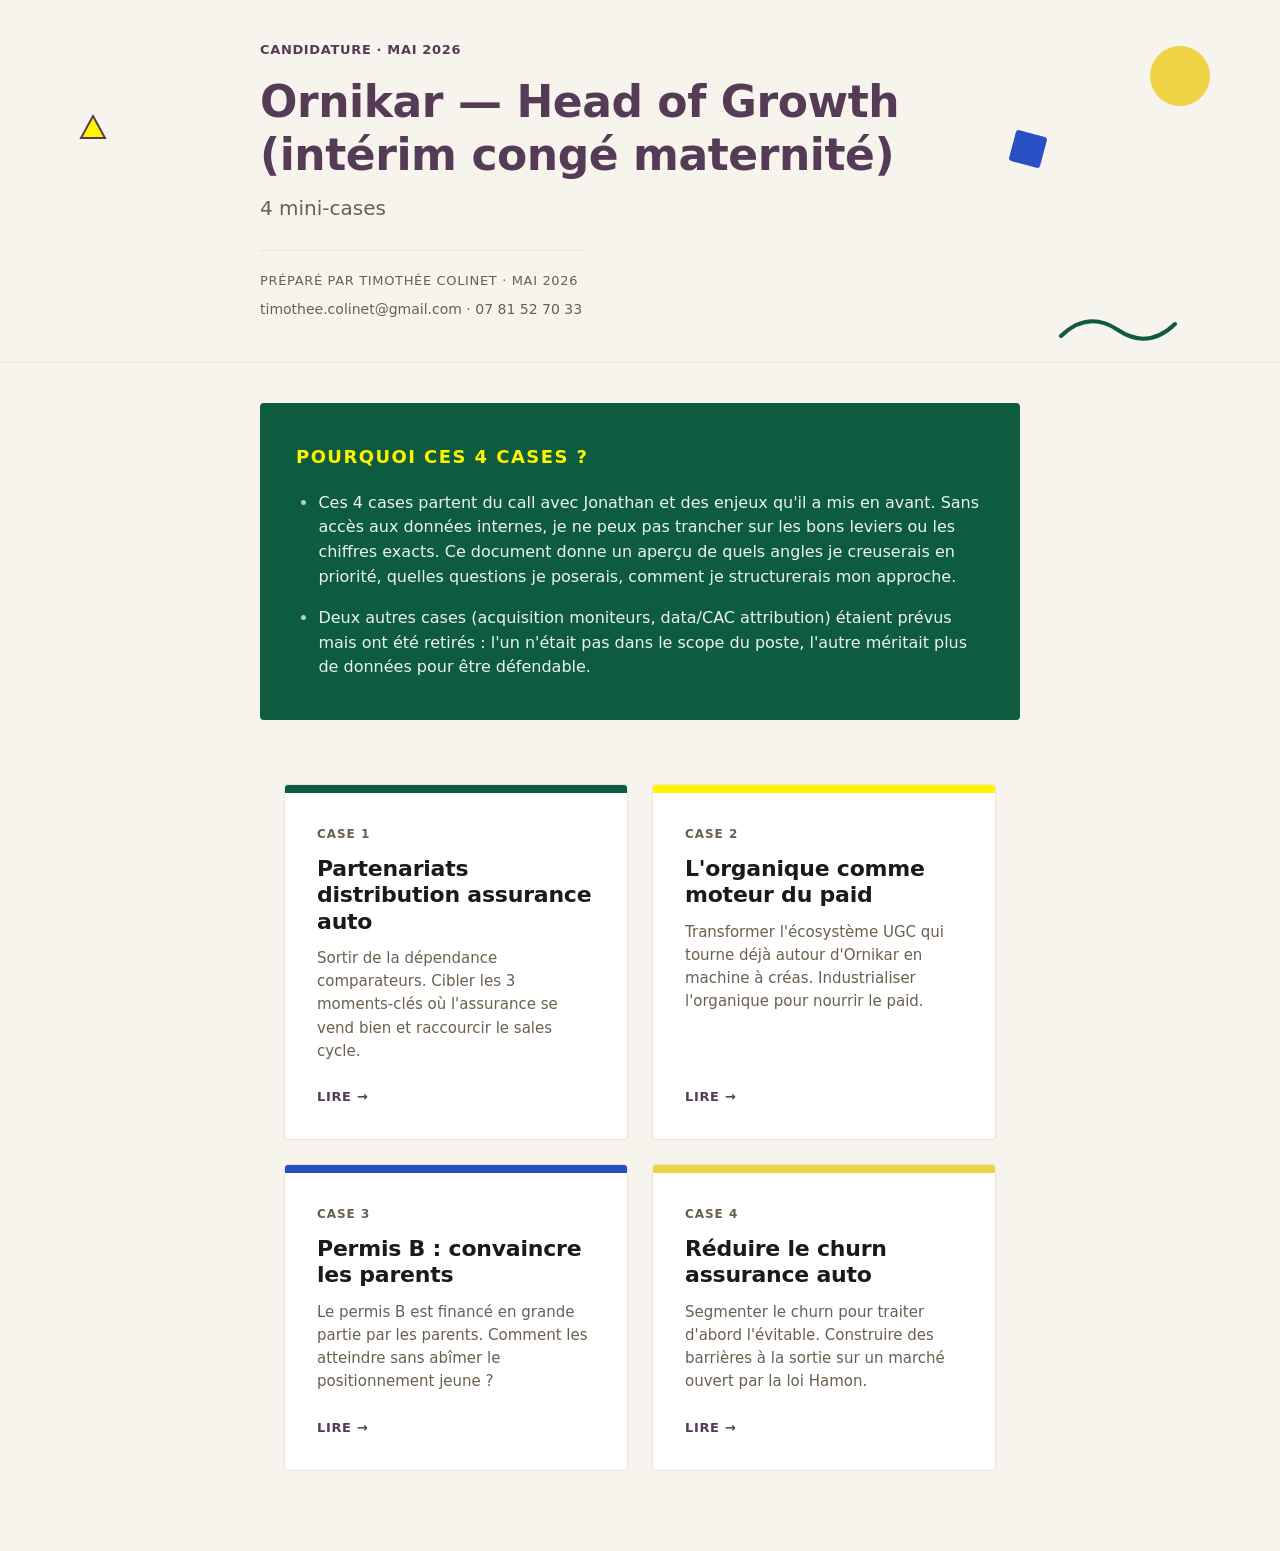
==== index.html @ adab4817 "Add full name + email + phone in the cover author block The 'Préparé par' line keeps uppercase styli" ====
<!doctype html>
<html lang="fr">
<head>
<meta charset="utf-8" />
<meta name="viewport" content="width=device-width, initial-scale=1" />
<title>Ornikar — Head of Growth · 4 mini-cases</title>
<meta name="description" content="4 mini-cases stratégiques préparés pour Ornikar — Head of Growth." />
<link rel="stylesheet" href="styles.css" />
</head>
<body>

<header class="cover-hero">
  <svg class="deco deco-1" width="72" height="72" viewBox="0 0 72 72" aria-hidden="true">
    <circle cx="36" cy="36" r="30" fill="#EFD346" />
  </svg>
  <svg class="deco deco-2" width="120" height="40" viewBox="0 0 120 40" aria-hidden="true">
    <path d="M3 30 Q 30 4 60 24 T 117 18" stroke="#0E5C3F" stroke-width="4" fill="none" stroke-linecap="round" />
  </svg>
  <svg class="deco deco-3" width="44" height="44" viewBox="0 0 44 44" aria-hidden="true">
    <rect x="6" y="6" width="32" height="32" fill="#2850C4" rx="3" transform="rotate(15 22 22)" />
  </svg>
  <svg class="deco deco-4" width="32" height="32" viewBox="0 0 32 32" aria-hidden="true">
    <polygon points="16,4 28,26 4,26" fill="#FFF500" stroke="#563b56" stroke-width="2" />
  </svg>

  <div class="cover-hero-inner">
    <div class="cover-eyebrow">Candidature · Mai 2026</div>
    <h1>Ornikar — Head of Growth (intérim congé maternité)</h1>
    <p class="cover-subtitle">4 mini-cases</p>
    <div class="cover-author">
      Préparé par Timothée Colinet · Mai 2026
      <span class="cover-contact">
        <a href="mailto:timothee.colinet@gmail.com">timothee.colinet@gmail.com</a> · <a href="tel:+33781527033">07 81 52 70 33</a>
      </span>
    </div>
  </div>
</header>

<section class="tldr-block">
  <span class="tldr-eyebrow">Pourquoi ces 4 cases ?</span>
  <ul>
    <li>Ces 4 cases partent du call avec Jonathan et des enjeux qu'il a mis en avant. Sans accès aux données internes, je ne peux pas trancher sur les bons leviers ou les chiffres exacts. Ce document donne un aperçu de quels angles je creuserais en priorité, quelles questions je poserais, comment je structurerais mon approche.</li>
    <li>Deux autres cases (acquisition moniteurs, data/CAC attribution) étaient prévus mais ont été retirés : l'un n'était pas dans le scope du poste, l'autre méritait plus de données pour être défendable.</li>
  </ul>
</section>

<div class="case-grid">
  <a href="case-1.html" class="case-card" style="--stripe: #0E5C3F">
    <div class="case-card-num">Case 1</div>
    <h3>Partenariats distribution assurance auto</h3>
    <p>Sortir de la dépendance comparateurs. Cibler les 3 moments-clés où l'assurance se vend bien et raccourcir le sales cycle.</p>
    <div class="arrow">Lire →</div>
  </a>

  <a href="case-2.html" class="case-card" style="--stripe: #FFF500">
    <div class="case-card-num">Case 2</div>
    <h3>L'organique comme moteur du paid</h3>
    <p>Transformer l'écosystème UGC qui tourne déjà autour d'Ornikar en machine à créas. Industrialiser l'organique pour nourrir le paid.</p>
    <div class="arrow">Lire →</div>
  </a>

  <a href="case-3.html" class="case-card" style="--stripe: #2850C4">
    <div class="case-card-num">Case 3</div>
    <h3>Permis B : convaincre les parents</h3>
    <p>Le permis B est financé en grande partie par les parents. Comment les atteindre sans abîmer le positionnement jeune ?</p>
    <div class="arrow">Lire →</div>
  </a>

  <a href="case-4.html" class="case-card" style="--stripe: #EFD346">
    <div class="case-card-num">Case 4</div>
    <h3>Réduire le churn assurance auto</h3>
    <p>Segmenter le churn pour traiter d'abord l'évitable. Construire des barrières à la sortie sur un marché ouvert par la loi Hamon.</p>
    <div class="arrow">Lire →</div>
  </a>
</div>

</body>
</html>
---- styles.css ----
:root {
  --bg: #f7f4ee;
  --bg-alt: #f1ece4;
  --card: #ffffff;
  --primary: #563b56;
  --primary-hover: #452f45;
  --text: #1a1a1a;
  --muted: #6b5f4f;
  --border: #eae3d6;

  --green-forest: #0E5C3F;
  --green-apple: #DEF985;
  --yellow-lightning: #FFF500;
  --yellow-sun: #EFD346;
  --blue-electric: #2850C4;

  --shadow: 0 1px 2px rgba(86, 59, 86, 0.04), 0 4px 16px rgba(86, 59, 86, 0.05);
}

* { box-sizing: border-box; }

html { scroll-behavior: smooth; }

body {
  margin: 0;
  background: var(--bg);
  color: var(--text);
  font-family: system-ui, -apple-system, "Inter", "Segoe UI", Roboto, sans-serif;
  font-size: 16px;
  line-height: 1.55;
  font-weight: 400;
  -webkit-font-smoothing: antialiased;
  text-rendering: optimizeLegibility;
}

h1, h2, h3, h4 {
  line-height: 1.2;
  font-weight: 700;
  color: var(--text);
  margin: 0 0 1rem;
  letter-spacing: -0.01em;
}

h1 { font-size: 38px; }
h2 { font-size: 30px; }
h3 { font-size: 24px; color: var(--primary); margin-top: 2rem; }
h4 { font-size: 20px; color: var(--primary); margin-top: 2rem; }

p { margin: 0 0 0.75rem; }

a { color: var(--primary); text-decoration: underline; text-underline-offset: 2px; }
a:hover { color: var(--primary-hover); }

strong { color: var(--primary); font-weight: 700; }

ul, ol { margin: 0 0 1rem; padding-left: 1.25rem; }
li { margin-bottom: 0.4rem; line-height: 1.4; }
li::marker { color: var(--primary); }

blockquote {
  margin: 0 0 1.25rem;
  padding: 0.4rem 0 0.4rem 1.25rem;
  border-left: 3px solid var(--primary);
  color: var(--muted);
  font-style: italic;
}

/* ---------- Cover hero ---------- */
.cover-hero {
  position: relative;
  padding: 2.5rem 1.5rem 2.5rem;
  background: var(--bg);
  border-bottom: 1px solid var(--border);
  overflow: hidden;
}
.cover-hero-inner {
  max-width: 760px;
  margin: 0 auto;
  position: relative;
  z-index: 1;
}
.cover-eyebrow {
  font-size: 13px;
  font-weight: 600;
  letter-spacing: 0.05em;
  text-transform: uppercase;
  color: var(--primary);
  margin-bottom: 1rem;
}
.cover-hero h1 {
  font-size: 44px;
  color: var(--primary);
  margin-bottom: 0.75rem;
}
.cover-subtitle {
  font-size: 20px;
  color: var(--muted);
  margin-bottom: 1.75rem;
  line-height: 1.4;
}
.cover-author {
  font-size: 13px;
  letter-spacing: 0.05em;
  color: var(--muted);
  text-transform: uppercase;
  border-top: 1px solid var(--border);
  padding-top: 1.25rem;
  display: inline-block;
}
.cover-contact {
  display: block;
  text-transform: none;
  letter-spacing: 0;
  font-size: 14px;
  margin-top: 0.5rem;
}
.cover-contact a {
  color: var(--muted);
  text-decoration: none;
}
.cover-contact a:hover { color: var(--primary); text-decoration: underline; }

/* Decorative SVGs around the hero */
.deco {
  position: absolute;
  pointer-events: none;
  z-index: 0;
}
.deco-1 { top: 2.5rem; right: 4rem; }
.deco-2 { bottom: 1rem; right: 8%; }
.deco-3 { top: 35%; right: 18%; }
.deco-4 { top: 7rem; left: 6%; }

/* ---------- TLDR Forest Green block ---------- */
.tldr-block {
  background: var(--green-forest);
  color: #fff;
  border-radius: 4px;
  padding: 2.5rem 2.25rem;
  margin: 2.5rem auto 4rem;
  max-width: 760px;
}
.tldr-block .tldr-eyebrow {
  display: block;
  font-size: 18px;
  font-weight: 700;
  letter-spacing: 0.08em;
  text-transform: uppercase;
  color: var(--yellow-lightning);
  margin-bottom: 1.25rem;
}
.tldr-block h2 {
  color: #fff;
  font-size: 28px;
  margin-bottom: 1rem;
}
.tldr-block p {
  color: rgba(255, 255, 255, 0.92);
  margin-bottom: 0;
}
.tldr-block ul {
  list-style: disc;
  padding-left: 1.4rem;
  margin: 0;
}
.tldr-block li {
  color: rgba(255, 255, 255, 0.92);
  margin-bottom: 1rem;
  line-height: 1.55;
}
.tldr-block li:last-child { margin-bottom: 0; }
.tldr-block li::marker { color: rgba(255, 255, 255, 0.7); }
.tldr-block strong { color: #fff; }

/* ---------- Cover case grid ---------- */
.case-grid {
  display: grid;
  grid-template-columns: repeat(2, 1fr);
  gap: 1.5rem;
  max-width: 760px;
  margin: 0 auto 5rem;
  padding: 0 1.5rem;
}
.case-card {
  display: flex;
  flex-direction: column;
  background: var(--card);
  border: 1px solid var(--border);
  border-radius: 4px;
  padding: 2.5rem 2rem 2rem;
  text-decoration: none;
  color: var(--text);
  transition: transform 0.18s ease, box-shadow 0.18s ease;
  position: relative;
  overflow: hidden;
}
.case-card::before {
  content: '';
  position: absolute;
  top: 0; left: 0; right: 0;
  height: 8px;
  background: var(--stripe, var(--primary));
}
.case-card:hover {
  transform: translateY(-3px);
  box-shadow: var(--shadow);
}
.case-card-num {
  font-size: 12px;
  font-weight: 600;
  letter-spacing: 0.08em;
  color: var(--muted);
  text-transform: uppercase;
  margin-bottom: 0.75rem;
}
.case-card h3 {
  font-size: 22px;
  color: var(--text);
  margin: 0 0 0.75rem;
}
.case-card p {
  color: var(--muted);
  font-size: 15px;
  margin: 0 0 1.5rem;
  flex: 1;
}
.case-card .arrow {
  font-size: 13px;
  color: var(--primary);
  font-weight: 600;
  letter-spacing: 0.05em;
  text-transform: uppercase;
}

/* ---------- Sticky nav (case pages) ---------- */
nav.sticky {
  position: sticky;
  top: 0;
  z-index: 10;
  background: rgba(247, 244, 238, 0.94);
  backdrop-filter: saturate(140%) blur(8px);
  -webkit-backdrop-filter: saturate(140%) blur(8px);
  border-bottom: 1px solid var(--border);
}
.nav-inner {
  max-width: 760px;
  margin: 0 auto;
  padding: 0 1.5rem;
  display: flex;
  gap: 1.5rem;
  overflow-x: auto;
  -webkit-overflow-scrolling: touch;
  scrollbar-width: none;
}
.nav-inner::-webkit-scrollbar { display: none; }
.nav-inner a {
  flex-shrink: 0;
  padding: 1rem 0;
  font-size: 14px;
  font-weight: 500;
  color: var(--muted);
  text-decoration: none;
  border-bottom: 2px solid transparent;
  white-space: nowrap;
  transition: color 0.15s ease, border-color 0.15s ease;
}
.nav-inner a:hover { color: var(--primary); }
.nav-inner a.active {
  color: var(--primary);
  border-bottom-color: var(--primary);
}

/* ---------- Case page header ---------- */
.case-header {
  max-width: 760px;
  margin: 0 auto;
  padding: 4rem 1.5rem 2.5rem;
}
.pill {
  display: inline-block;
  background: var(--primary);
  color: #fff;
  font-size: 12px;
  font-weight: 600;
  letter-spacing: 0.05em;
  text-transform: uppercase;
  padding: 0.4rem 0.85rem;
  border-radius: 4px;
  margin-bottom: 1.5rem;
}
.badge-new {
  display: inline-block;
  background: #4da00a;
  color: #fff;
  font-size: 11px;
  font-weight: 600;
  letter-spacing: 0.05em;
  text-transform: uppercase;
  padding: 0.2rem 0.5rem;
  border-radius: 4px;
  vertical-align: middle;
  margin-left: 0.4rem;
}
.case-header h1 {
  font-size: 38px;
  margin-bottom: 1.5rem;
  color: var(--text);
}

.lede-quote {
  font-size: 19px;
  color: var(--text);
  line-height: 1.5;
  margin: 0;
  padding: 0.5rem 0 0.5rem 1.25rem;
  border-left: 5px solid var(--green-forest);
}

/* ---------- Per-case lever color ---------- */
body.case-1 { --mark: var(--green-forest); --lever-fg: #fff; }
body.case-2 { --mark: var(--yellow-lightning); --lever-fg: var(--primary); }
body.case-3 { --mark: var(--blue-electric); --lever-fg: #fff; }
body.case-4 { --mark: var(--yellow-sun); --lever-fg: var(--primary); }

/* ---------- Case body ---------- */
.case-body {
  max-width: none;
  margin: 0;
  padding: 0;
}

.band {
  width: 100%;
  padding: 2rem 1.5rem;
}
.band-content {
  max-width: 760px;
  margin: 0 auto;
  counter-reset: lever;
}
.band-beige { background: var(--bg); }
.band-white {
  background: var(--card);
  padding: 3rem 1.5rem;
}

.band-content > .ia-section,
.band-content > .kpi-block {
  margin: 0;
}
.band-content > h3:first-child,
.band-content > .ia-section > h3:first-child,
.band-content > .kpi-block > h4:first-child {
  margin-top: 0;
}

/* Accent bar above each section heading */
.band-content > h3:first-child::before,
.band-content > .ia-section > h3:first-child::before,
.band-content > .kpi-block > h4:first-child::before {
  content: '';
  display: block;
  width: 40px;
  height: 4px;
  background: var(--mark, var(--primary));
  margin-bottom: 0.85rem;
  border-radius: 2px;
}

.card {
  background: transparent;
  border: none;
  box-shadow: none;
  padding: 0;
  margin: 0;
  position: relative;
}
.card + .card {
  margin-top: 1.5rem;
}
.card h4 {
  margin-top: 0;
  display: flex;
  align-items: center;
  gap: 0.7rem;
}
.card.has-mark { counter-increment: lever; }
.card.has-mark h4::before {
  content: counter(lever);
  display: inline-flex;
  align-items: center;
  justify-content: center;
  width: 1.6em;
  height: 1.6em;
  background: var(--mark, var(--primary));
  color: var(--lever-fg, #fff);
  font-size: 0.78em;
  font-weight: 700;
  border-radius: 50%;
  flex-shrink: 0;
  line-height: 1;
}
.card p:last-child, .card ul:last-child { margin-bottom: 0; }

.label {
  display: flex;
  align-items: center;
  gap: 0.7rem;
  font-size: 16px;
  font-weight: 700;
  letter-spacing: 0.01em;
  color: var(--primary);
  margin: 0.25rem 0 0.5rem;
}
.label.has-mark { counter-increment: lever; }
.label.has-mark::before {
  content: counter(lever);
  display: inline-flex;
  align-items: center;
  justify-content: center;
  width: 1.6em;
  height: 1.6em;
  background: var(--mark, var(--primary));
  color: var(--lever-fg, #fff);
  font-size: 0.78em;
  font-weight: 700;
  border-radius: 50%;
  flex-shrink: 0;
  line-height: 1;
}
h3 + .label {
  margin-top: 0.5rem;
}

/* Colored callout box for memorable punchlines */
.callout {
  padding: 1.5rem 1.75rem;
  margin: 1.25rem 0;
  border-radius: 4px;
  font-weight: 600;
  line-height: 1.45;
}
.callout-green {
  background: var(--green-forest);
  color: #fff;
}
.callout-purple {
  background: var(--primary);
  color: #fff;
}
.callout strong { color: #fff; }

/* Highlighter pen */
.hl {
  background: linear-gradient(180deg, transparent 0 35%, var(--yellow-lightning) 35% 95%, transparent 95% 100%);
  padding: 0 0.15em;
  font-weight: 700;
  color: var(--text);
}

/* KPI block — beige 2 background, grid of cards */
.kpi-block {
  background: var(--bg-alt);
  border-radius: 4px;
  padding: 1.5rem 1.75rem;
  margin-top: 0;
}
.kpi-block h4 {
  margin: 0 0 1rem;
  font-size: 14px;
  letter-spacing: 0.05em;
  text-transform: uppercase;
  color: var(--primary);
}
.kpi-block ul {
  list-style: none;
  padding: 0;
  margin: 0;
  display: grid;
  grid-template-columns: repeat(2, 1fr);
  gap: 0.6rem;
}
.kpi-block li {
  background: #fff;
  padding: 0.85rem 1rem;
  border-radius: 4px;
  margin: 0;
  list-style: none;
  font-size: 0.95em;
  line-height: 1.4;
}
.kpi-block li::marker { content: ''; }
.kpi-block strong { color: var(--primary); }

/* Structural diagram (one per case page) */
.diagram {
  margin: 2rem 0 2.5rem;
  padding: 1.5rem 1.25rem 1rem;
  background: var(--bg);
  border: 1px solid var(--border);
  border-radius: 4px;
}
.diagram-caption {
  display: block;
  font-size: 12px;
  font-weight: 600;
  letter-spacing: 0.08em;
  text-transform: uppercase;
  color: var(--primary);
  margin-bottom: 1rem;
}
.diagram svg {
  display: block;
  width: 100%;
  height: auto;
  max-width: 100%;
}
.diagram svg .d-box { fill: #fff; stroke: var(--primary); stroke-width: 1.5; }
.diagram svg .d-line { stroke: var(--primary); stroke-width: 1.5; fill: none; }
.diagram svg .d-arrow { fill: var(--primary); }
.diagram svg .d-title {
  font: 600 15px system-ui, sans-serif;
  fill: var(--primary);
  letter-spacing: 0.04em;
}
.diagram svg .d-sub {
  font: 13px system-ui, sans-serif;
  fill: var(--muted);
}
.diagram svg .d-axis-label {
  font: 600 13px system-ui, sans-serif;
  fill: var(--primary);
  letter-spacing: 0.04em;
}
.diagram svg .d-marker { fill: var(--primary); }

/* L'IA dans ce contexte block */
.ia-section {
  background: var(--bg-alt);
  border-left: 4px solid var(--primary);
  border-radius: 4px;
  padding: 1.75rem 2rem;
  margin: 3rem 0 2rem;
}
.ia-section h3 {
  margin-top: 0;
  margin-bottom: 0.75rem;
  color: var(--primary);
  font-size: 22px;
}
.ia-section .ia-intro {
  font-style: italic;
  color: var(--muted);
  margin-bottom: 1rem;
}
.ia-section ul { margin-bottom: 0; }
.ia-section li { margin-bottom: 0.5rem; }

/* Page nav (prev / next) */
.page-nav {
  max-width: 760px;
  margin: 5rem auto 5rem;
  padding: 0 1.5rem;
  display: grid;
  grid-template-columns: 1fr 1fr;
  gap: 1rem;
}
.page-nav a {
  display: flex;
  align-items: center;
  background: var(--primary);
  color: #fff;
  text-decoration: none;
  padding: 1.1rem 1.5rem;
  border-radius: 4px;
  font-size: 14px;
  font-weight: 500;
  transition: background 0.15s ease;
  min-height: 76px;
}
.page-nav a:hover { background: var(--primary-hover); color: #fff; }
.page-nav a.prev { justify-content: flex-start; }
.page-nav a.next { justify-content: flex-end; text-align: right; }
.page-nav .arrow {
  font-size: 18px;
  font-weight: 600;
  display: inline-block;
}
.page-nav a.prev .arrow { margin-right: 0.85rem; }
.page-nav a.next .arrow { margin-left: 0.85rem; }
.page-nav .label-row {
  display: block;
  font-size: 11px;
  letter-spacing: 0.1em;
  text-transform: uppercase;
  opacity: 0.7;
  margin-bottom: 0.2rem;
  font-weight: 500;
}
.page-nav .title-row {
  display: block;
  font-weight: 600;
  line-height: 1.3;
}
.page-nav .empty { visibility: hidden; }

/* Mobile */
@media (max-width: 720px) {
  h1 { font-size: 28px; }
  h2 { font-size: 22px; }
  h3 { font-size: 19px; }
  h4 { font-size: 17px; }

  .cover-hero { padding: 2.5rem 1.25rem 2rem; }
  .cover-hero h1 { font-size: 30px; }
  .cover-subtitle { font-size: 17px; }
  .deco { display: none; }

  .tldr-block { padding: 1.75rem 1.5rem; margin: 2.5rem 1rem; }
  .tldr-block h2 { font-size: 22px; }

  .case-grid {
    grid-template-columns: 1fr;
    gap: 1rem;
    padding: 0 1.25rem;
    margin-bottom: 3rem;
  }
  .case-card { padding: 2rem 1.25rem 1.5rem; }
  .case-card h3 { font-size: 19px; }

  .case-header { padding: 2.5rem 1.25rem 1.5rem; }
  .case-header h1 { font-size: 26px; }
  .lede-quote { font-size: 16px; padding-left: 1rem; border-left-width: 4px; }

  .case-body { padding: 0; }
  .band { padding: 1.5rem 1.25rem; }
  .band-white { padding: 2rem 1.25rem; }

  .card { padding: 0; }
  .card + .card { margin-top: 1.25rem; }
  .label { font-size: 15px; margin: 0.25rem 0 0.5rem; }
  li { font-size: 15px; }
  .callout { padding: 1.25rem; }
  .kpi-block { padding: 1.25rem; }
  .kpi-block ul { grid-template-columns: 1fr; }

  .diagram { padding: 1rem 0.5rem 0.5rem; margin: 1.5rem 0 2rem; }

  .ia-section { padding: 1.5rem 1.25rem; margin: 2.5rem 0 1.5rem; }
  .ia-section h3 { font-size: 19px; }

  .page-nav {
    grid-template-columns: 1fr;
    margin: 3rem auto 2rem;
    padding: 0 1.25rem;
  }

  .nav-inner { gap: 1.25rem; padding: 0 1.25rem; }
}

/* Print */
@media print {
  nav.sticky, .page-nav, .deco { display: none; }
  body { background: #fff; }
  .case-header, .case-body, .card, .kpi-block, .tldr-block, .cover-hero, .case-card, .diagram, .ia-section {
    box-shadow: none;
    background: #fff;
  }
  .band-beige {
    background: var(--bg) !important;
    -webkit-print-color-adjust: exact;
    print-color-adjust: exact;
  }
  .band-white { background: #fff !important; }
  .band { padding: 1.25rem 0; }
  .diagram, .ia-section, .band, .card, .label, .callout, .kpi-block { page-break-inside: avoid; }
  .label { page-break-after: avoid; }
  .callout {
    -webkit-print-color-adjust: exact;
    print-color-adjust: exact;
  }
  .kpi-block li { border: 1px solid var(--border); }
  .tldr-block { color: var(--text); border: 1px solid var(--border); }
  .tldr-block h2, .tldr-block p { color: var(--text); }
  .tldr-block .tldr-eyebrow { color: var(--green-forest); }
  .case-header { padding: 1rem 0; page-break-inside: avoid; }
  .hl { background: var(--yellow-lightning); }
  a { color: var(--text); text-decoration: none; }
  h1, h2, h3, h4 { page-break-after: avoid; }
}
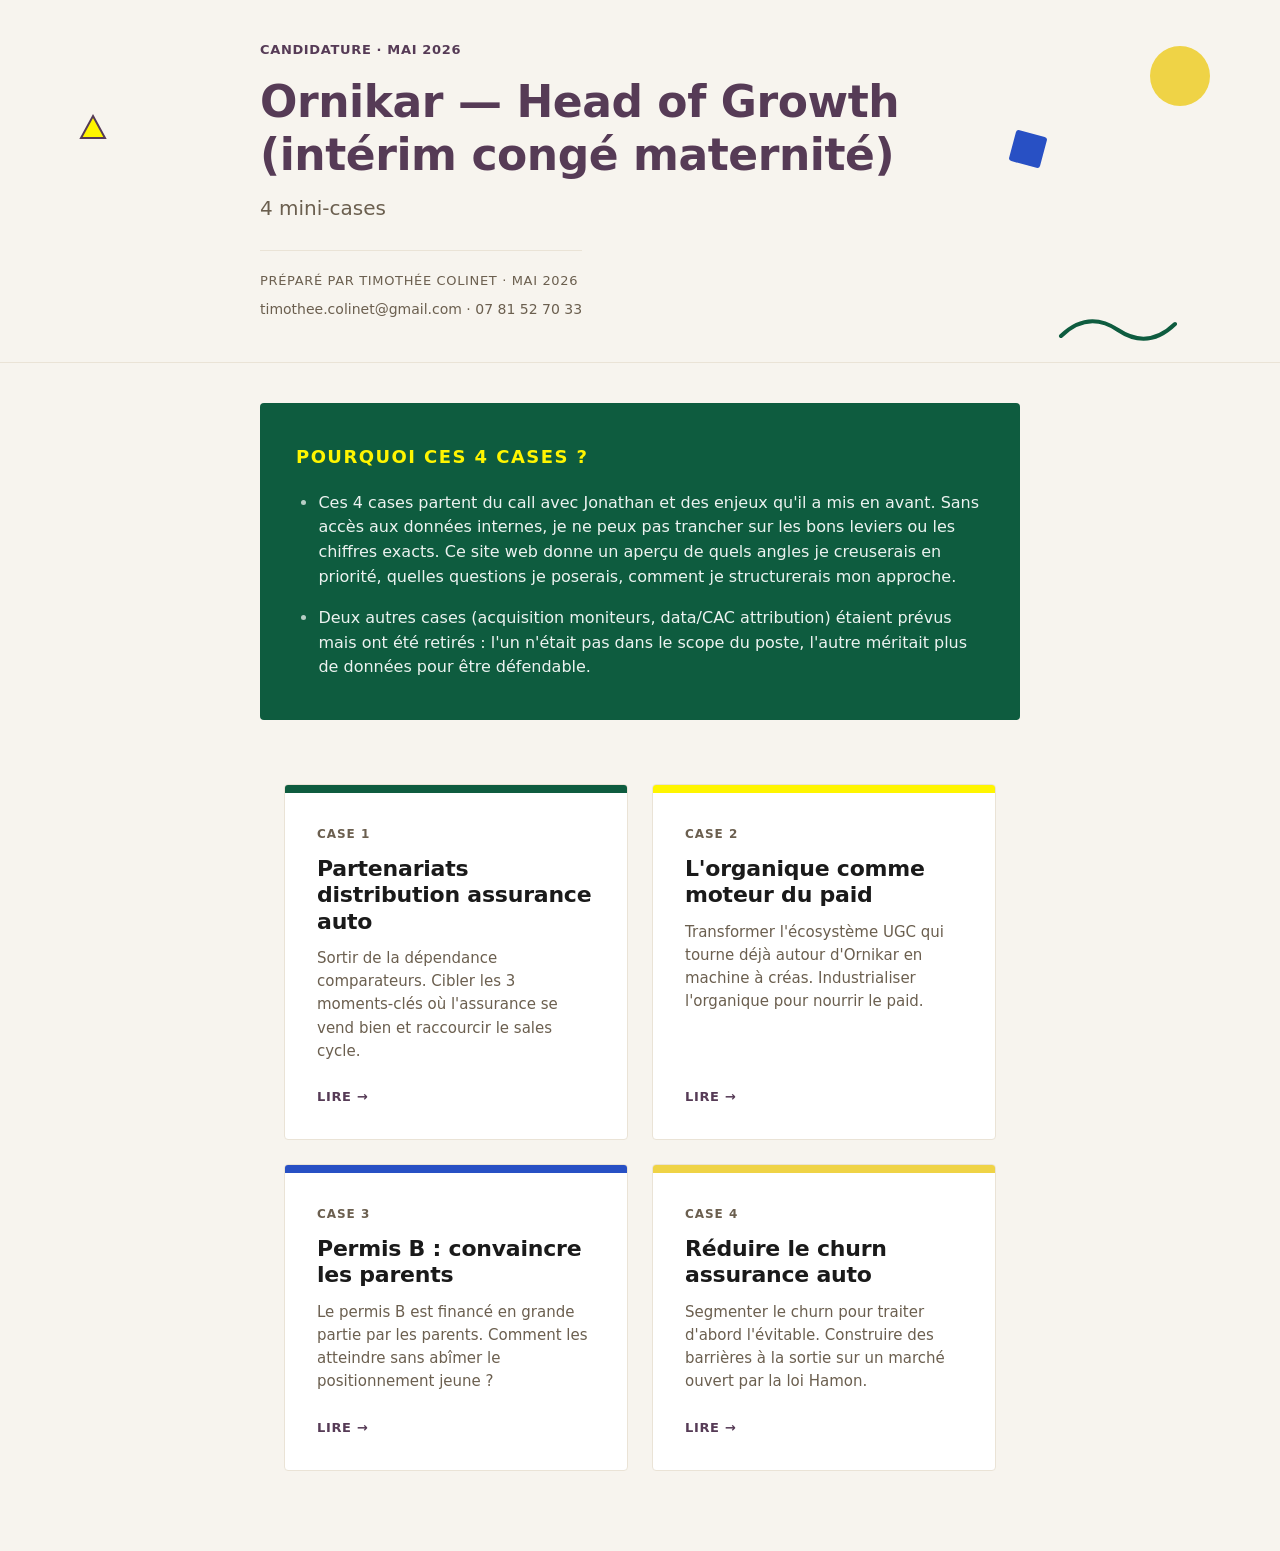
==== commit 1939566f: "'Ce document' → 'Ce site web' in the TLDR https://claude.ai/code/session_01BPJmXMYNqXmenKVMntWrwF" ====
--- a/index.html
+++ b/index.html
@@ -39,7 +39,7 @@
 <section class="tldr-block">
   <span class="tldr-eyebrow">Pourquoi ces 4 cases ?</span>
   <ul>
-    <li>Ces 4 cases partent du call avec Jonathan et des enjeux qu'il a mis en avant. Sans accès aux données internes, je ne peux pas trancher sur les bons leviers ou les chiffres exacts. Ce document donne un aperçu de quels angles je creuserais en priorité, quelles questions je poserais, comment je structurerais mon approche.</li>
+    <li>Ces 4 cases partent du call avec Jonathan et des enjeux qu'il a mis en avant. Sans accès aux données internes, je ne peux pas trancher sur les bons leviers ou les chiffres exacts. Ce site web donne un aperçu de quels angles je creuserais en priorité, quelles questions je poserais, comment je structurerais mon approche.</li>
     <li>Deux autres cases (acquisition moniteurs, data/CAC attribution) étaient prévus mais ont été retirés : l'un n'était pas dans le scope du poste, l'autre méritait plus de données pour être défendable.</li>
   </ul>
 </section>
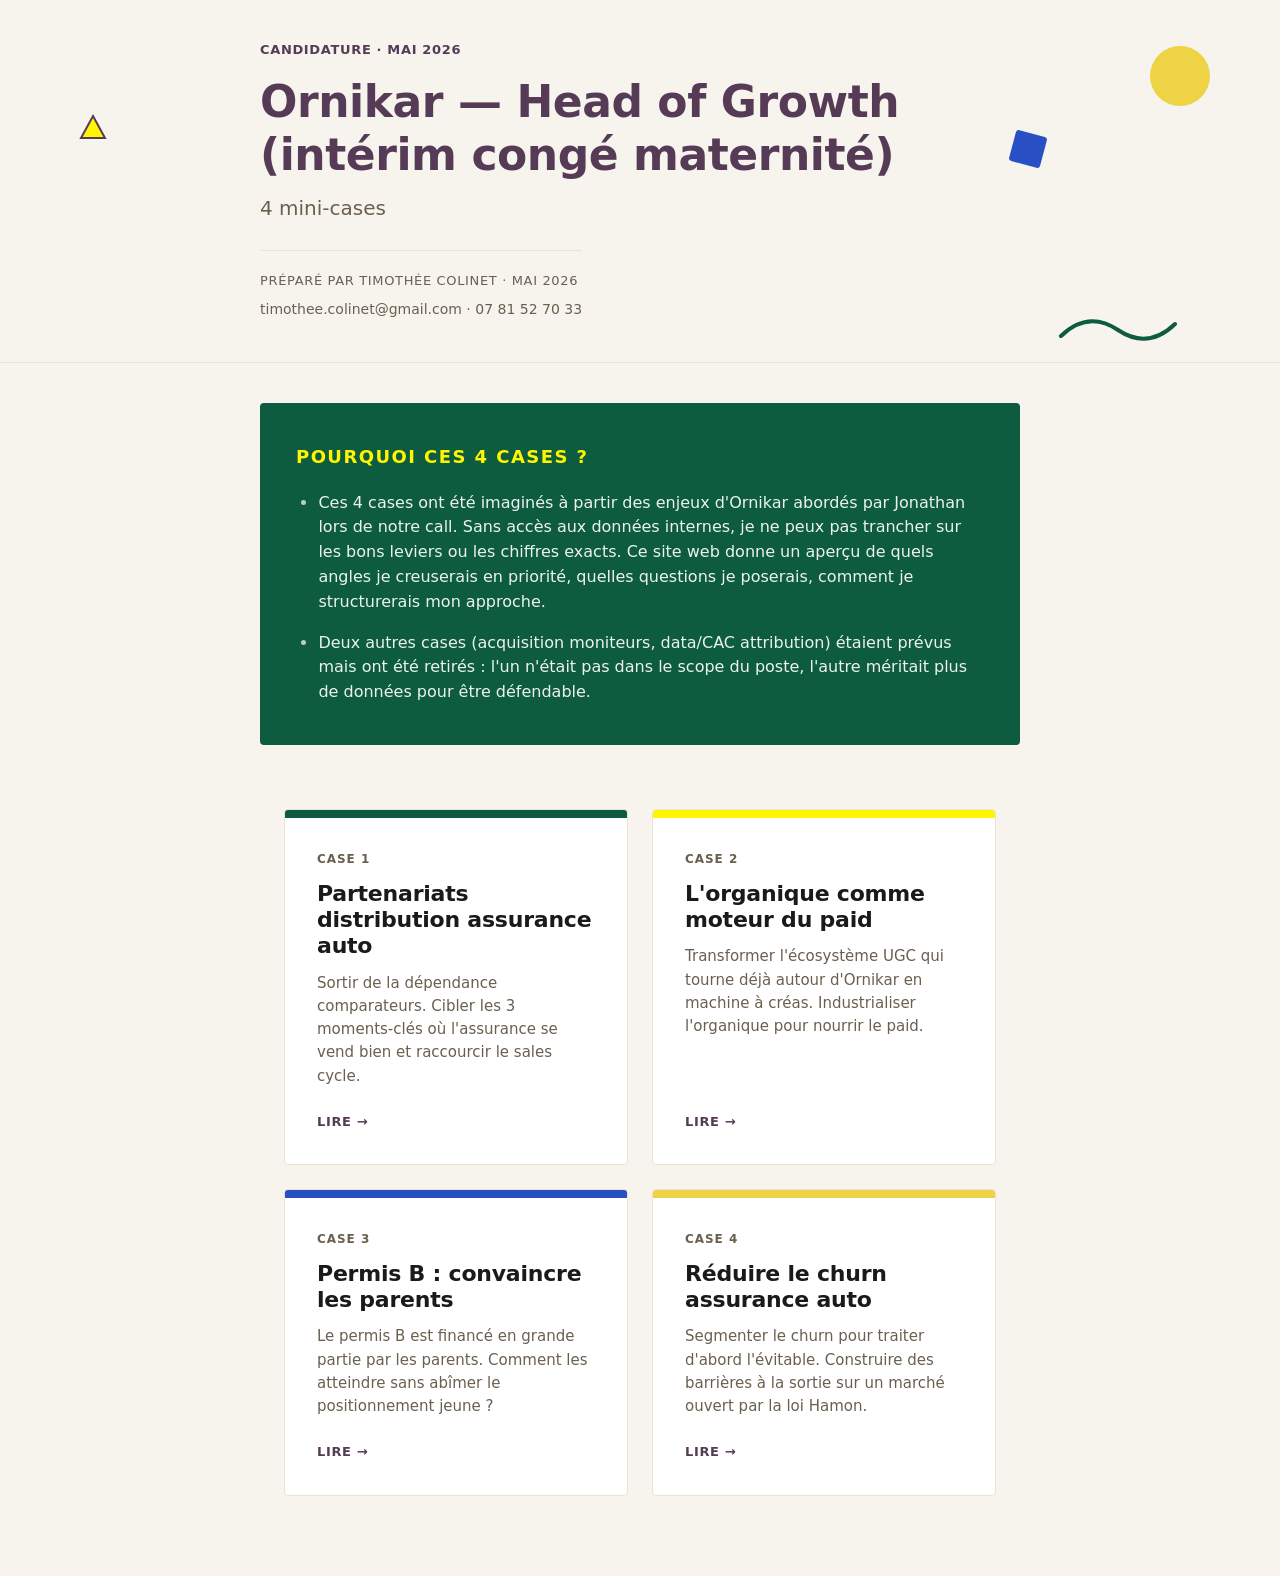
==== commit 33e73854: "Reword TLDR opener: 'Ces 4 cases ont été imaginés à partir…' https://claude.ai/code/session_01BPJmXM" ====
--- a/index.html
+++ b/index.html
@@ -39,7 +39,7 @@
 <section class="tldr-block">
   <span class="tldr-eyebrow">Pourquoi ces 4 cases ?</span>
   <ul>
-    <li>Ces 4 cases partent du call avec Jonathan et des enjeux qu'il a mis en avant. Sans accès aux données internes, je ne peux pas trancher sur les bons leviers ou les chiffres exacts. Ce site web donne un aperçu de quels angles je creuserais en priorité, quelles questions je poserais, comment je structurerais mon approche.</li>
+    <li>Ces 4 cases ont été imaginés à partir des enjeux d'Ornikar abordés par Jonathan lors de notre call. Sans accès aux données internes, je ne peux pas trancher sur les bons leviers ou les chiffres exacts. Ce site web donne un aperçu de quels angles je creuserais en priorité, quelles questions je poserais, comment je structurerais mon approche.</li>
     <li>Deux autres cases (acquisition moniteurs, data/CAC attribution) étaient prévus mais ont été retirés : l'un n'était pas dans le scope du poste, l'autre méritait plus de données pour être défendable.</li>
   </ul>
 </section>
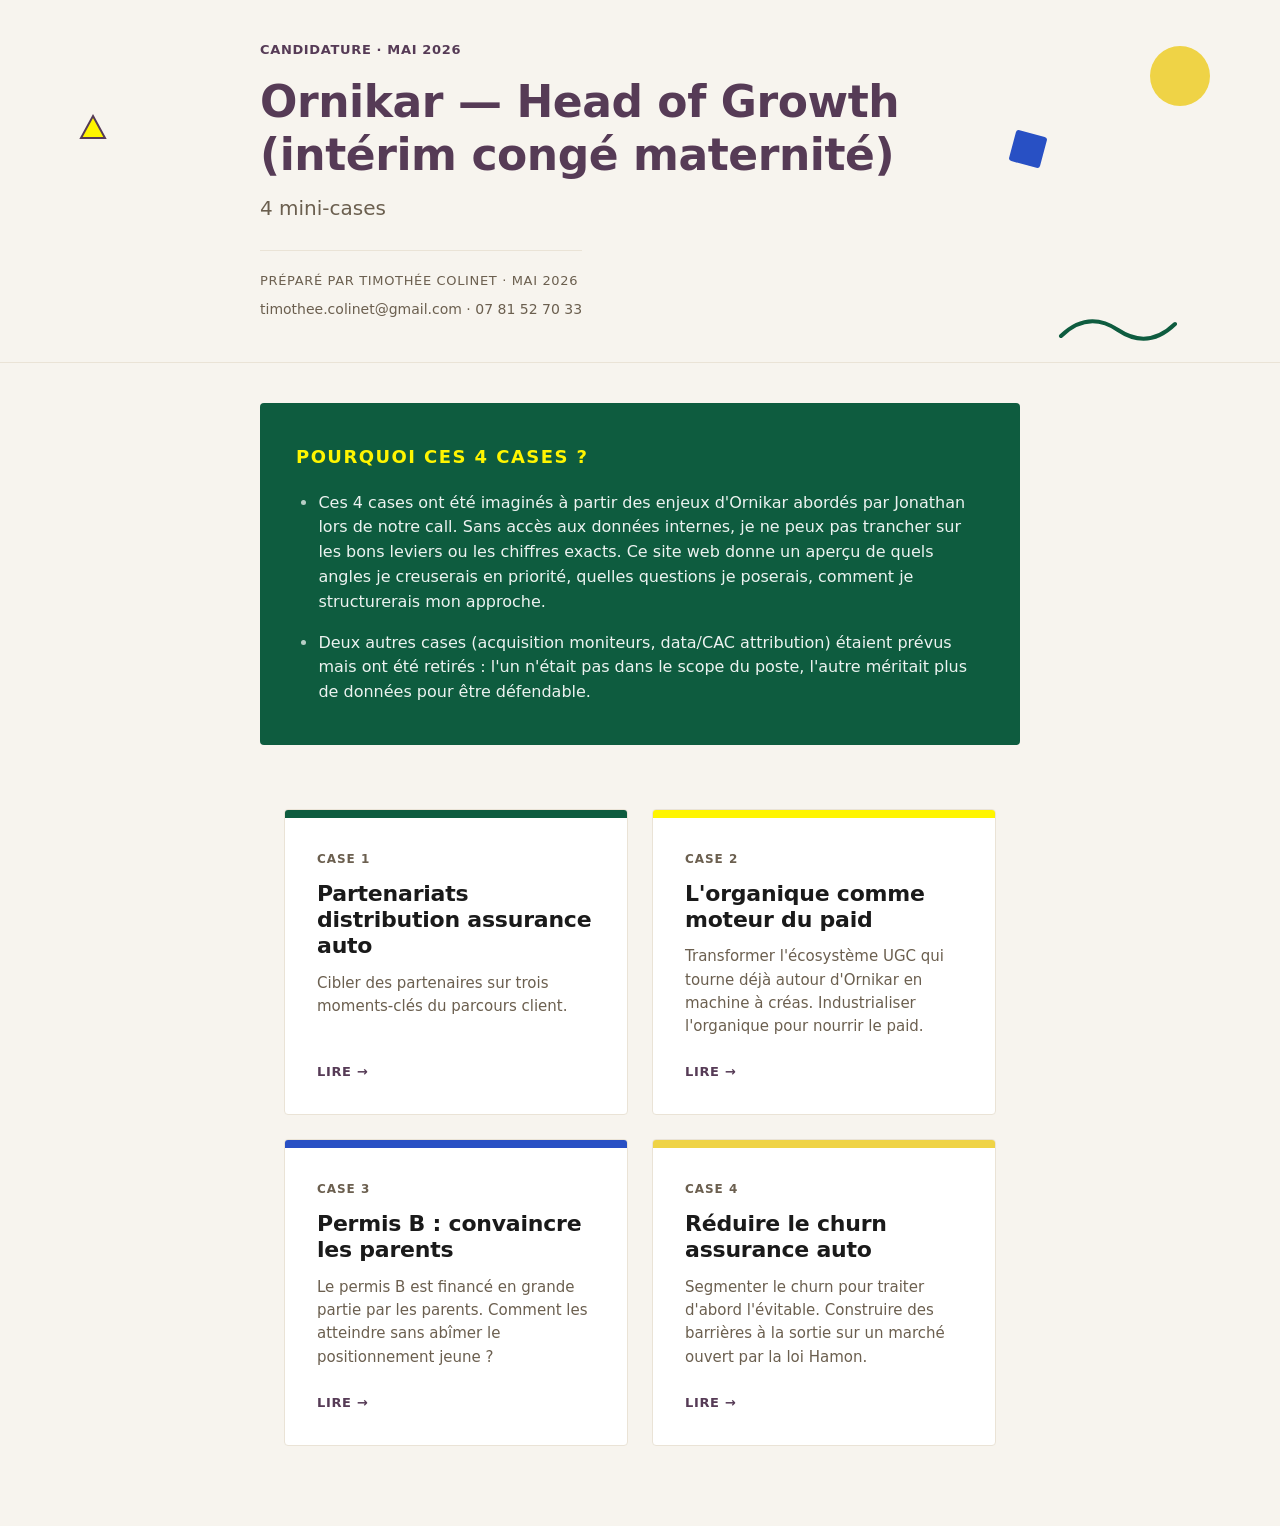
==== commit 811c95dd: "Tighten Case 1 card description on the cover https://claude.ai/code/session_01BPJmXMYNqXmenKVMntWrwF" ====
--- a/index.html
+++ b/index.html
@@ -48,7 +48,7 @@
   <a href="case-1.html" class="case-card" style="--stripe: #0E5C3F">
     <div class="case-card-num">Case 1</div>
     <h3>Partenariats distribution assurance auto</h3>
-    <p>Sortir de la dépendance comparateurs. Cibler les 3 moments-clés où l'assurance se vend bien et raccourcir le sales cycle.</p>
+    <p>Cibler des partenaires sur trois moments-clés du parcours client.</p>
     <div class="arrow">Lire →</div>
   </a>
 
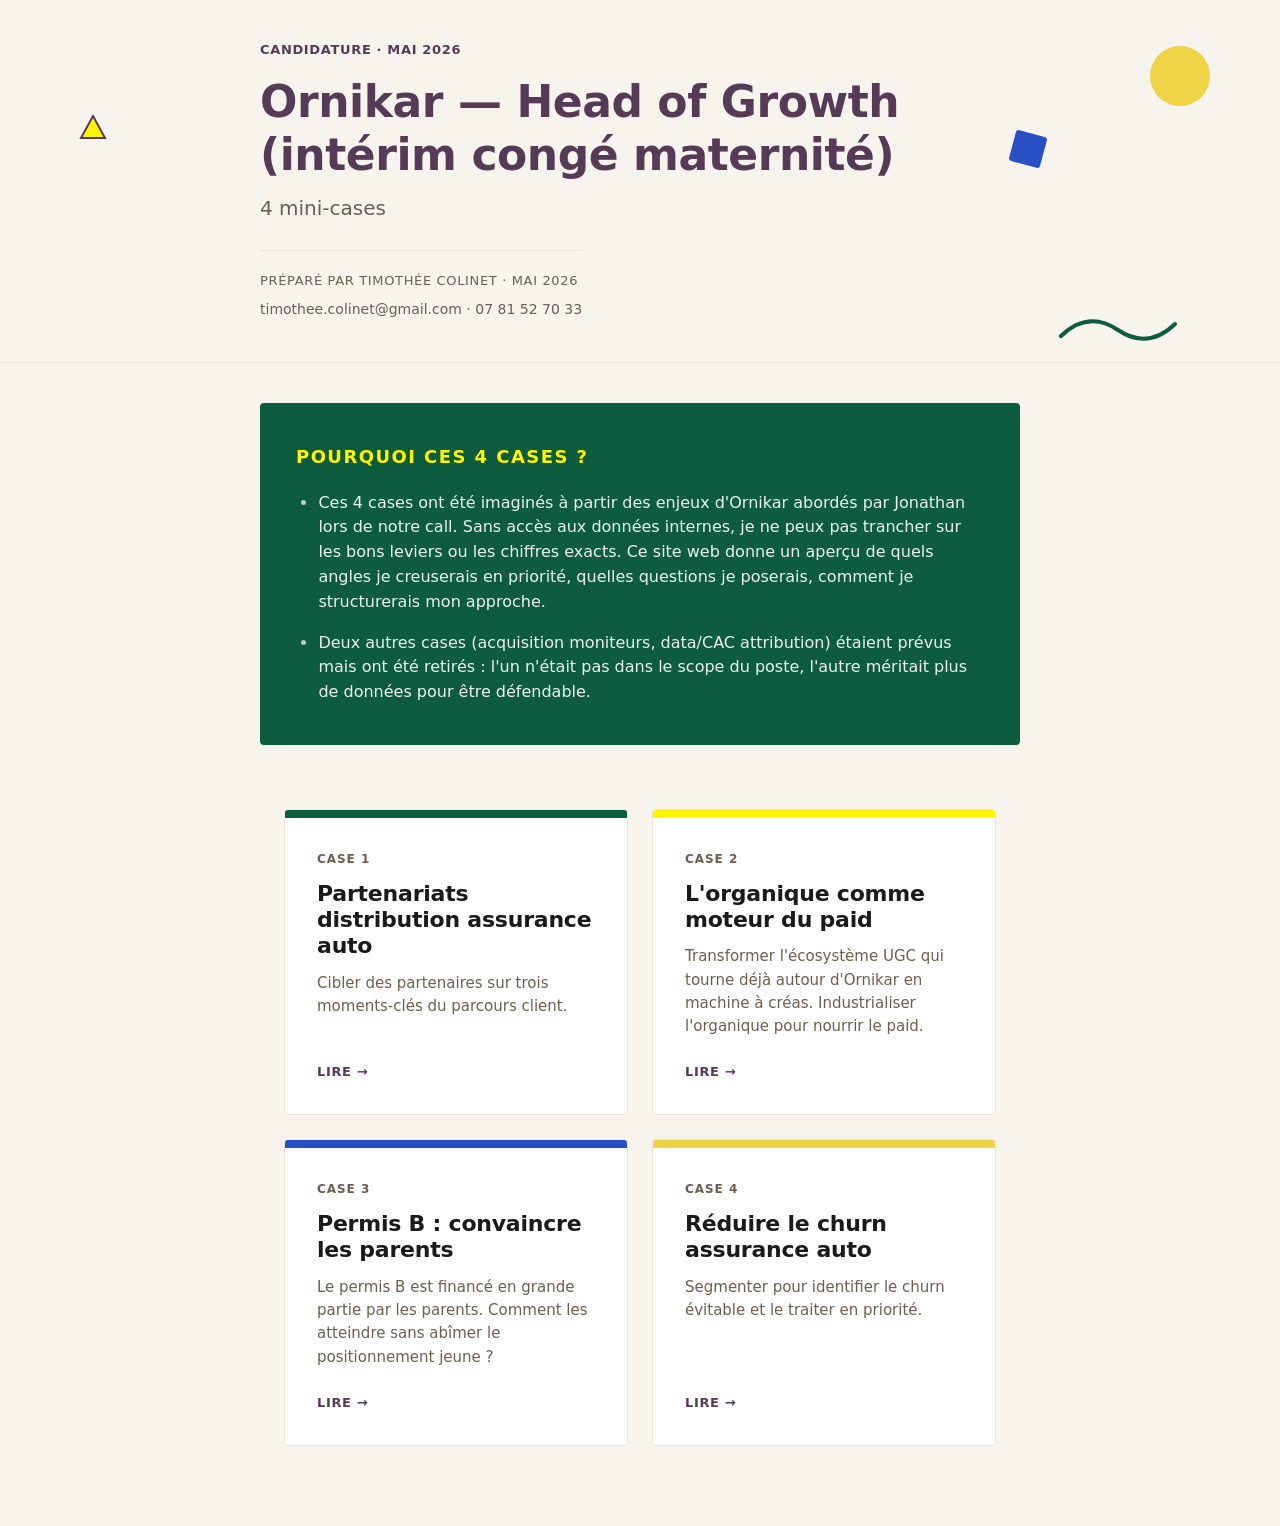
==== commit b83a9f8f: "Reword Case 4 cover card and Case 1 lede - Cover card 4: 'Segmenter pour identifier le churn évitabl" ====
--- a/index.html
+++ b/index.html
@@ -69,7 +69,7 @@
   <a href="case-4.html" class="case-card" style="--stripe: #EFD346">
     <div class="case-card-num">Case 4</div>
     <h3>Réduire le churn assurance auto</h3>
-    <p>Segmenter le churn pour traiter d'abord l'évitable. Construire des barrières à la sortie sur un marché ouvert par la loi Hamon.</p>
+    <p>Segmenter pour identifier le churn évitable et le traiter en priorité.</p>
     <div class="arrow">Lire →</div>
   </a>
 </div>
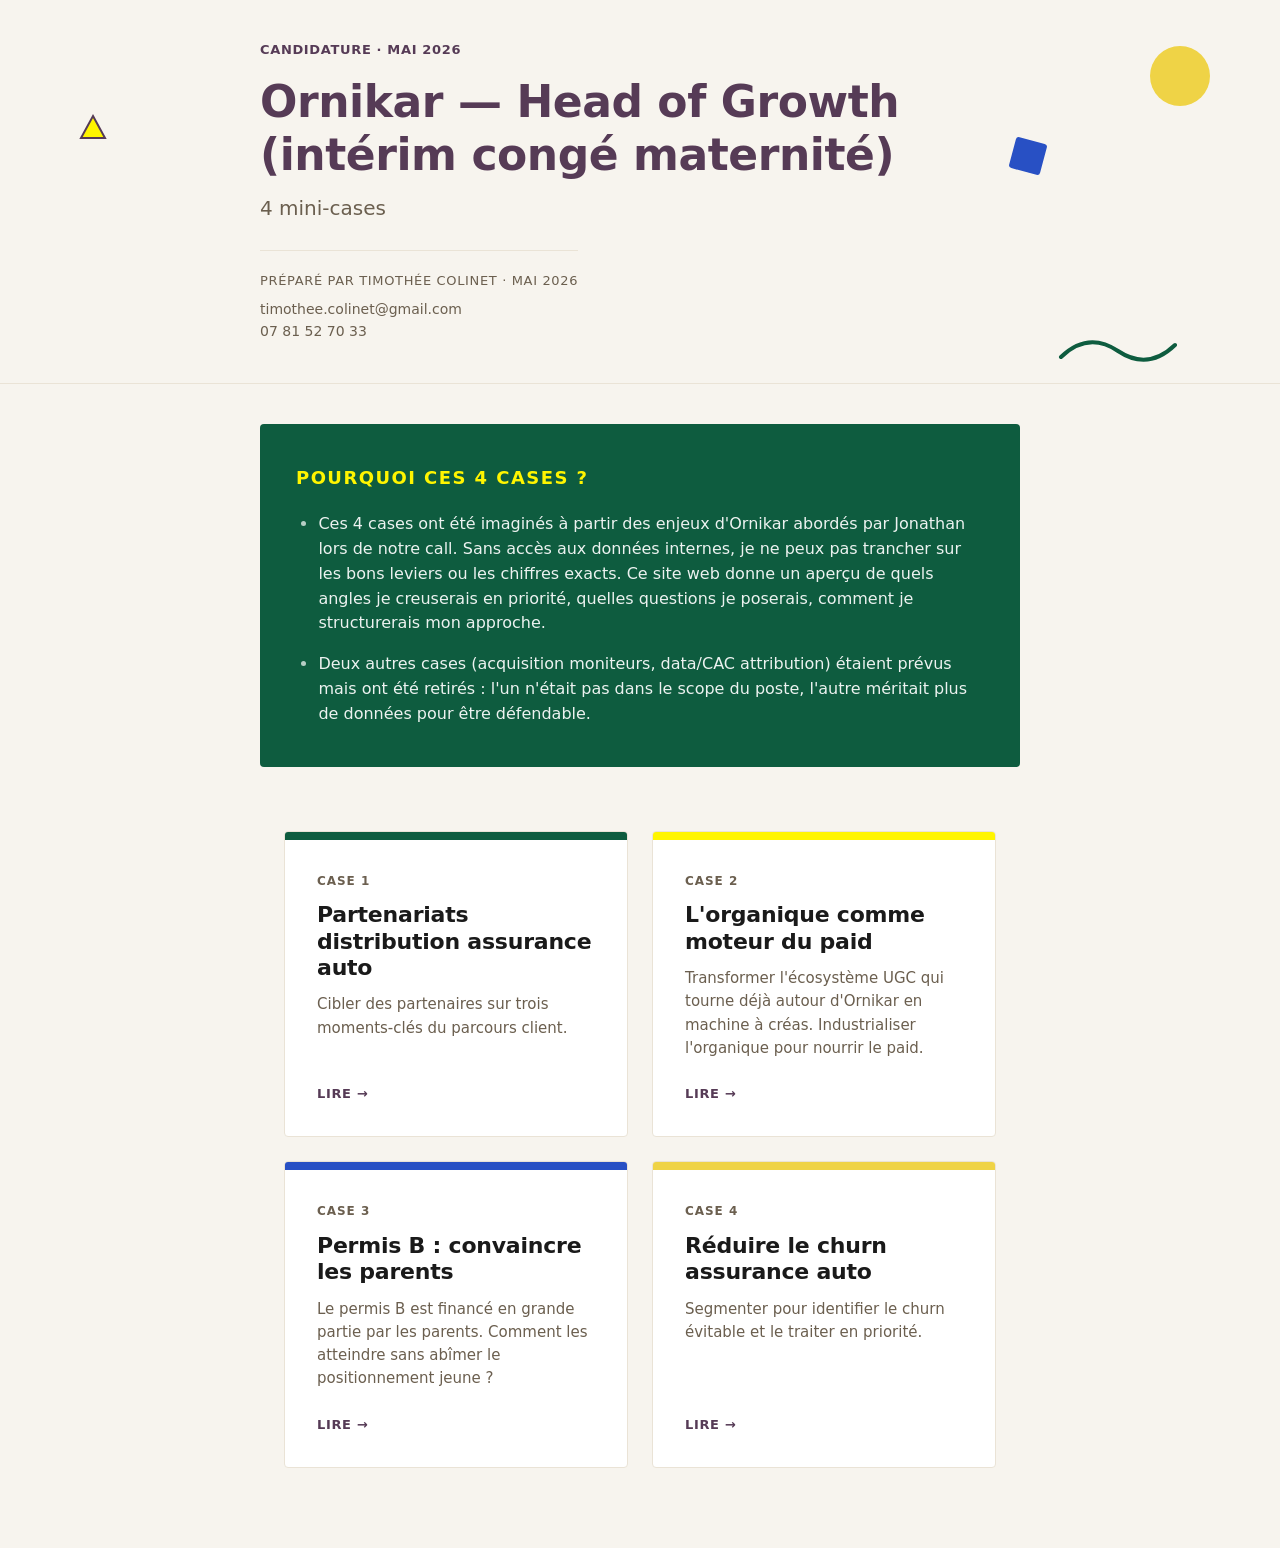
==== commit 51ba074b: "Phone number on its own line in the cover contact block https://claude.ai/code/session_01BPJmXMYNqXm" ====
--- a/index.html
+++ b/index.html
@@ -30,7 +30,8 @@
     <div class="cover-author">
       Préparé par Timothée Colinet · Mai 2026
       <span class="cover-contact">
-        <a href="mailto:timothee.colinet@gmail.com">timothee.colinet@gmail.com</a> · <a href="tel:+33781527033">07 81 52 70 33</a>
+        <a href="mailto:timothee.colinet@gmail.com">timothee.colinet@gmail.com</a><br />
+        <a href="tel:+33781527033">07 81 52 70 33</a>
       </span>
     </div>
   </div>
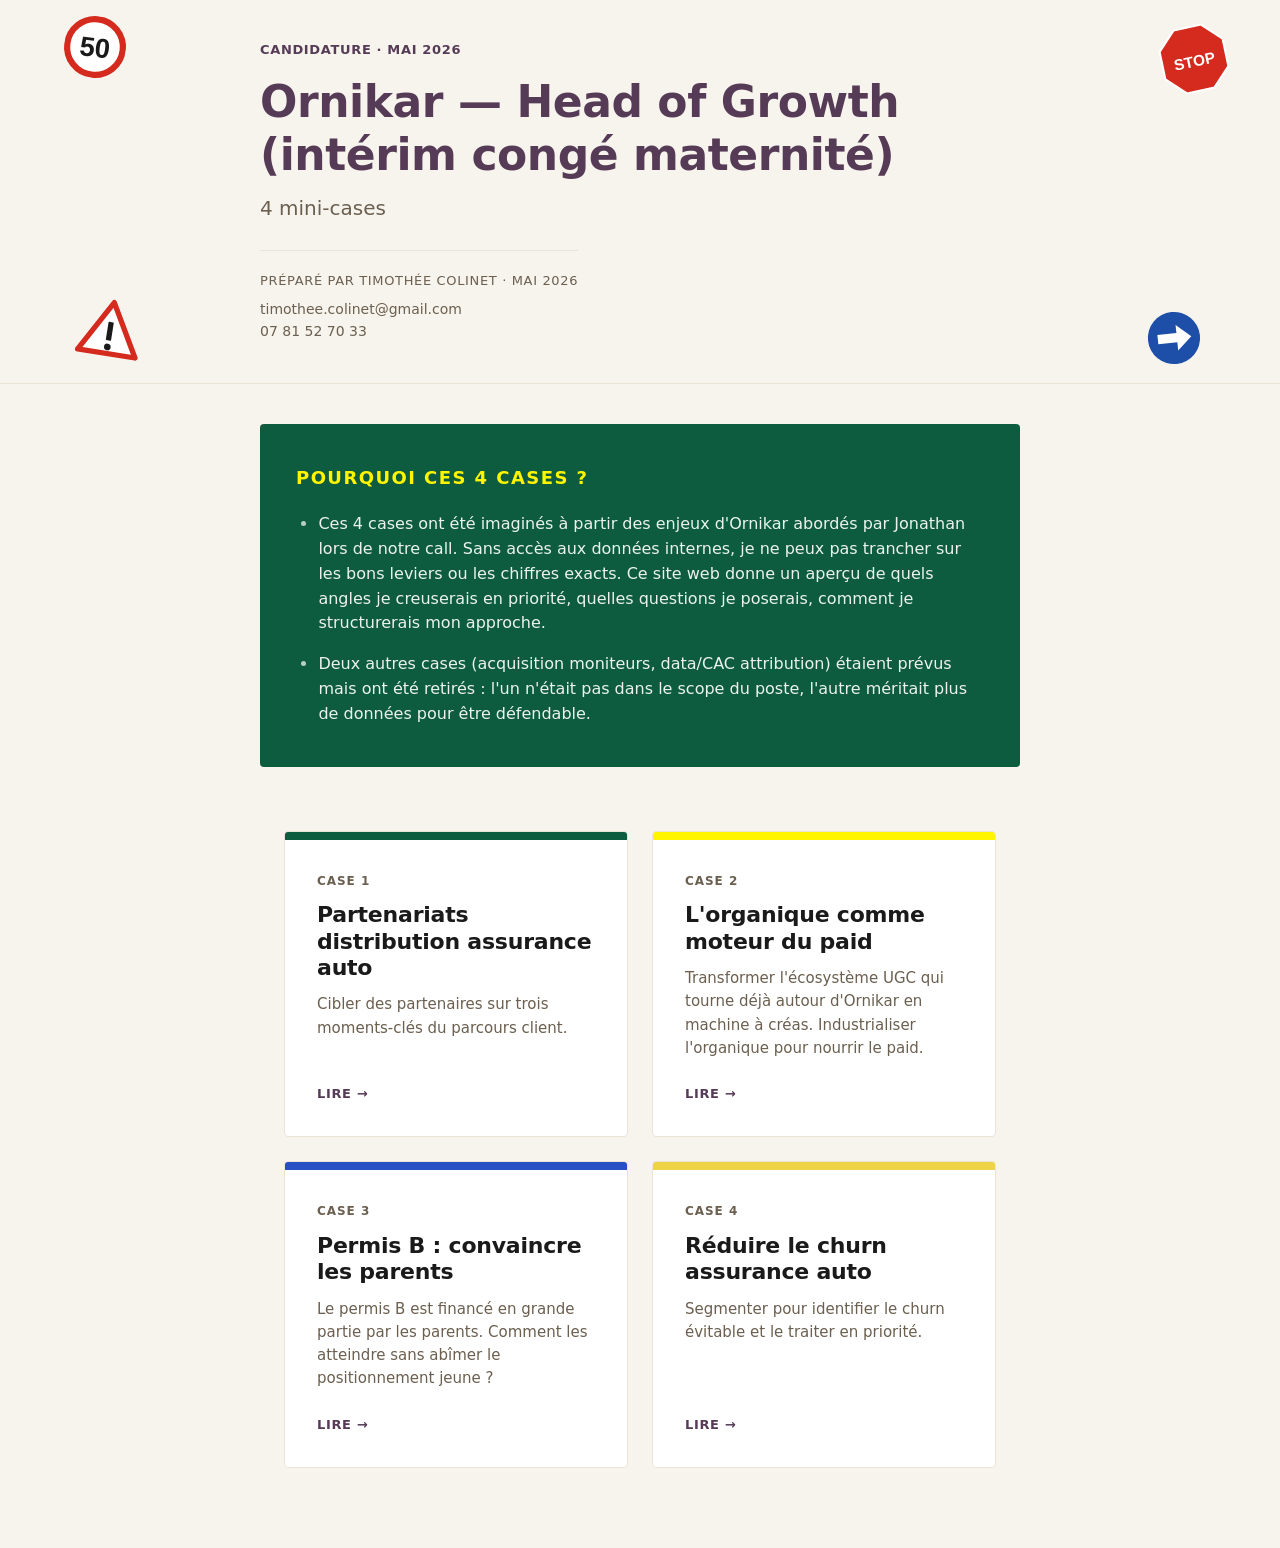
==== commit 24990731: "Replace cover hero shapes with 4 road sign SVGs The yellow circle / green wave / blue square / yello" ====
--- a/index.html
+++ b/index.html
@@ -10,17 +10,29 @@
 <body>
 
 <header class="cover-hero">
-  <svg class="deco deco-1" width="72" height="72" viewBox="0 0 72 72" aria-hidden="true">
-    <circle cx="36" cy="36" r="30" fill="#EFD346" />
+  <!-- STOP -->
+  <svg class="deco deco-stop" width="70" height="70" viewBox="0 0 100 100" aria-hidden="true">
+    <polygon points="30,4 70,4 96,30 96,70 70,96 30,96 4,70 4,30" fill="#D52B1E" stroke="#fff" stroke-width="3"/>
+    <text x="50" y="61" text-anchor="middle" font-family="Helvetica, Arial, sans-serif" font-weight="700" font-size="22" fill="#fff">STOP</text>
   </svg>
-  <svg class="deco deco-2" width="120" height="40" viewBox="0 0 120 40" aria-hidden="true">
-    <path d="M3 30 Q 30 4 60 24 T 117 18" stroke="#0E5C3F" stroke-width="4" fill="none" stroke-linecap="round" />
+
+  <!-- Limitation 50 -->
+  <svg class="deco deco-speed" width="62" height="62" viewBox="0 0 100 100" aria-hidden="true">
+    <circle cx="50" cy="50" r="45" fill="#fff" stroke="#D52B1E" stroke-width="10"/>
+    <text x="50" y="66" text-anchor="middle" font-family="Helvetica, Arial, sans-serif" font-weight="700" font-size="44" fill="#1a1a1a">50</text>
   </svg>
-  <svg class="deco deco-3" width="44" height="44" viewBox="0 0 44 44" aria-hidden="true">
-    <rect x="6" y="6" width="32" height="32" fill="#2850C4" rx="3" transform="rotate(15 22 22)" />
+
+  <!-- Direction obligatoire -->
+  <svg class="deco deco-arrow" width="58" height="58" viewBox="0 0 100 100" aria-hidden="true">
+    <circle cx="50" cy="50" r="45" fill="#1E4FA8"/>
+    <polygon points="22,42 55,42 55,28 80,50 55,72 55,58 22,58" fill="#fff"/>
   </svg>
-  <svg class="deco deco-4" width="32" height="32" viewBox="0 0 32 32" aria-hidden="true">
-    <polygon points="16,4 28,26 4,26" fill="#FFF500" stroke="#563b56" stroke-width="2" />
+
+  <!-- Triangle de danger -->
+  <svg class="deco deco-warn" width="66" height="66" viewBox="0 0 100 100" aria-hidden="true">
+    <polygon points="50,8 94,86 6,86" fill="#fff" stroke="#D52B1E" stroke-width="8" stroke-linejoin="round"/>
+    <rect x="46" y="38" width="8" height="28" rx="1" fill="#1a1a1a"/>
+    <circle cx="50" cy="76" r="5" fill="#1a1a1a"/>
   </svg>
 
   <div class="cover-hero-inner">
--- a/styles.css
+++ b/styles.css
@@ -120,16 +120,16 @@
 }
 .cover-contact a:hover { color: var(--primary); text-decoration: underline; }
 
-/* Decorative SVGs around the hero */
+/* Decorative road signs around the hero */
 .deco {
   position: absolute;
   pointer-events: none;
   z-index: 0;
 }
-.deco-1 { top: 2.5rem; right: 4rem; }
-.deco-2 { bottom: 1rem; right: 8%; }
-.deco-3 { top: 35%; right: 18%; }
-.deco-4 { top: 7rem; left: 6%; }
+.deco-stop  { top: 1.5rem;  right: 4%;   transform: rotate(-12deg); }
+.deco-speed { top: 1rem;    left: 5%;    transform: rotate(7deg); }
+.deco-arrow { bottom: 1rem; right: 6%;   transform: rotate(-6deg); }
+.deco-warn  { bottom: 1.25rem; left: 6%; transform: rotate(9deg); }
 
 /* ---------- TLDR Forest Green block ---------- */
 .tldr-block {
@@ -614,7 +614,10 @@
   .cover-hero { padding: 2.5rem 1.25rem 2rem; }
   .cover-hero h1 { font-size: 30px; }
   .cover-subtitle { font-size: 17px; }
-  .deco { display: none; }
+  /* Keep only 2 signs on mobile, smaller, opposite corners */
+  .deco-arrow, .deco-warn { display: none; }
+  .deco-stop  { width: 48px; height: 48px; top: 0.75rem; right: 0.75rem; }
+  .deco-speed { width: 44px; height: 44px; top: 0.75rem; left: 0.75rem; }
 
   .tldr-block { padding: 1.75rem 1.5rem; margin: 2.5rem 1rem; }
   .tldr-block h2 { font-size: 22px; }
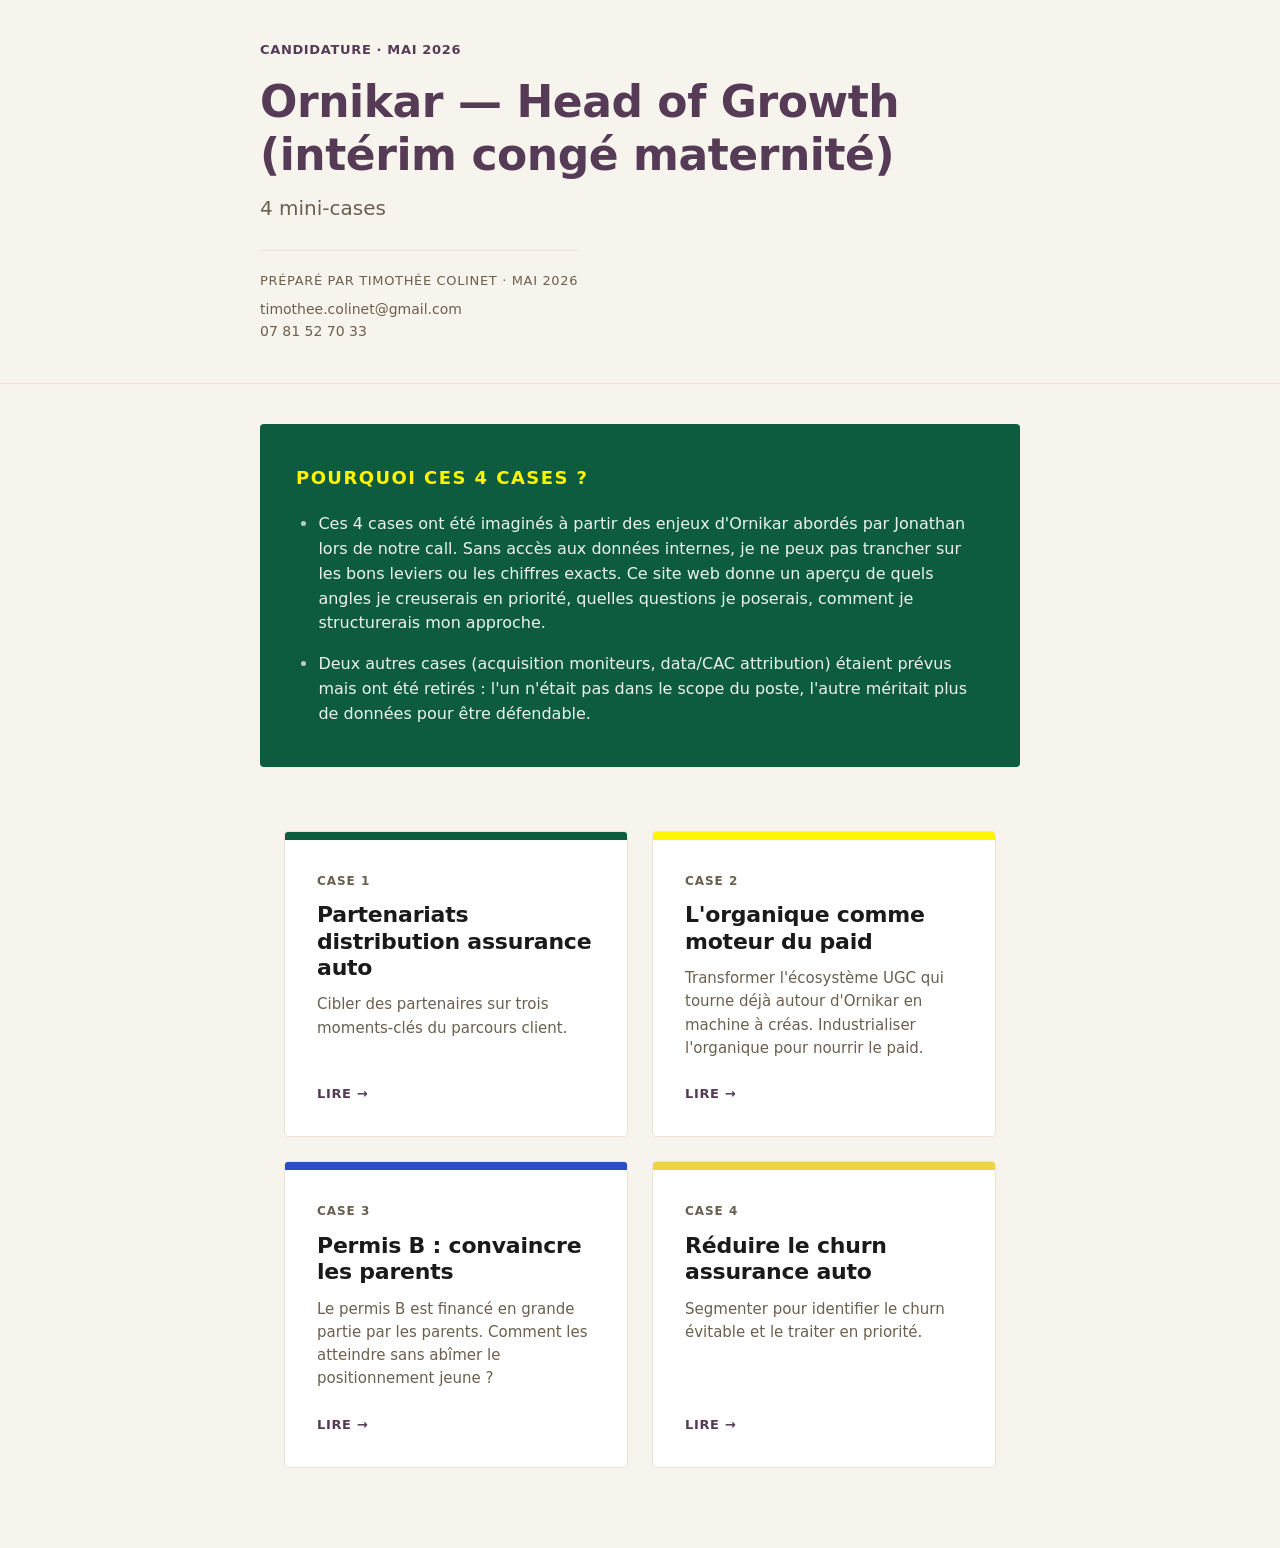
==== commit c7707035: "Remove all road sign decorations from the cover Drop the 4 inline SVG signs (STOP, limitation 50, di" ====
--- a/index.html
+++ b/index.html
@@ -10,31 +10,6 @@
 <body>
 
 <header class="cover-hero">
-  <!-- STOP -->
-  <svg class="deco deco-stop" width="70" height="70" viewBox="0 0 100 100" aria-hidden="true">
-    <polygon points="30,4 70,4 96,30 96,70 70,96 30,96 4,70 4,30" fill="#D52B1E" stroke="#fff" stroke-width="3"/>
-    <text x="50" y="61" text-anchor="middle" font-family="Helvetica, Arial, sans-serif" font-weight="700" font-size="22" fill="#fff">STOP</text>
-  </svg>
-
-  <!-- Limitation 50 -->
-  <svg class="deco deco-speed" width="62" height="62" viewBox="0 0 100 100" aria-hidden="true">
-    <circle cx="50" cy="50" r="45" fill="#fff" stroke="#D52B1E" stroke-width="10"/>
-    <text x="50" y="66" text-anchor="middle" font-family="Helvetica, Arial, sans-serif" font-weight="700" font-size="44" fill="#1a1a1a">50</text>
-  </svg>
-
-  <!-- Direction obligatoire -->
-  <svg class="deco deco-arrow" width="58" height="58" viewBox="0 0 100 100" aria-hidden="true">
-    <circle cx="50" cy="50" r="45" fill="#1E4FA8"/>
-    <polygon points="22,42 55,42 55,28 80,50 55,72 55,58 22,58" fill="#fff"/>
-  </svg>
-
-  <!-- Triangle de danger -->
-  <svg class="deco deco-warn" width="66" height="66" viewBox="0 0 100 100" aria-hidden="true">
-    <polygon points="50,8 94,86 6,86" fill="#fff" stroke="#D52B1E" stroke-width="8" stroke-linejoin="round"/>
-    <rect x="46" y="38" width="8" height="28" rx="1" fill="#1a1a1a"/>
-    <circle cx="50" cy="76" r="5" fill="#1a1a1a"/>
-  </svg>
-
   <div class="cover-hero-inner">
     <div class="cover-eyebrow">Candidature · Mai 2026</div>
     <h1>Ornikar — Head of Growth (intérim congé maternité)</h1>
--- a/styles.css
+++ b/styles.css
@@ -119,17 +119,6 @@
   text-decoration: none;
 }
 .cover-contact a:hover { color: var(--primary); text-decoration: underline; }
-
-/* Decorative road signs around the hero */
-.deco {
-  position: absolute;
-  pointer-events: none;
-  z-index: 0;
-}
-.deco-stop  { top: 1.5rem;  right: 4%;   transform: rotate(-12deg); }
-.deco-speed { top: 1rem;    left: 5%;    transform: rotate(7deg); }
-.deco-arrow { bottom: 1rem; right: 6%;   transform: rotate(-6deg); }
-.deco-warn  { bottom: 1.25rem; left: 6%; transform: rotate(9deg); }
 
 /* ---------- TLDR Forest Green block ---------- */
 .tldr-block {
@@ -614,10 +603,6 @@
   .cover-hero { padding: 2.5rem 1.25rem 2rem; }
   .cover-hero h1 { font-size: 30px; }
   .cover-subtitle { font-size: 17px; }
-  /* Keep only 2 signs on mobile, smaller, opposite corners */
-  .deco-arrow, .deco-warn { display: none; }
-  .deco-stop  { width: 48px; height: 48px; top: 0.75rem; right: 0.75rem; }
-  .deco-speed { width: 44px; height: 44px; top: 0.75rem; left: 0.75rem; }
 
   .tldr-block { padding: 1.75rem 1.5rem; margin: 2.5rem 1rem; }
   .tldr-block h2 { font-size: 22px; }
@@ -663,7 +648,7 @@
 
 /* Print */
 @media print {
-  nav.sticky, .page-nav, .deco { display: none; }
+  nav.sticky, .page-nav { display: none; }
   body { background: #fff; }
   .case-header, .case-body, .card, .kpi-block, .tldr-block, .cover-hero, .case-card, .diagram, .ia-section {
     box-shadow: none;
